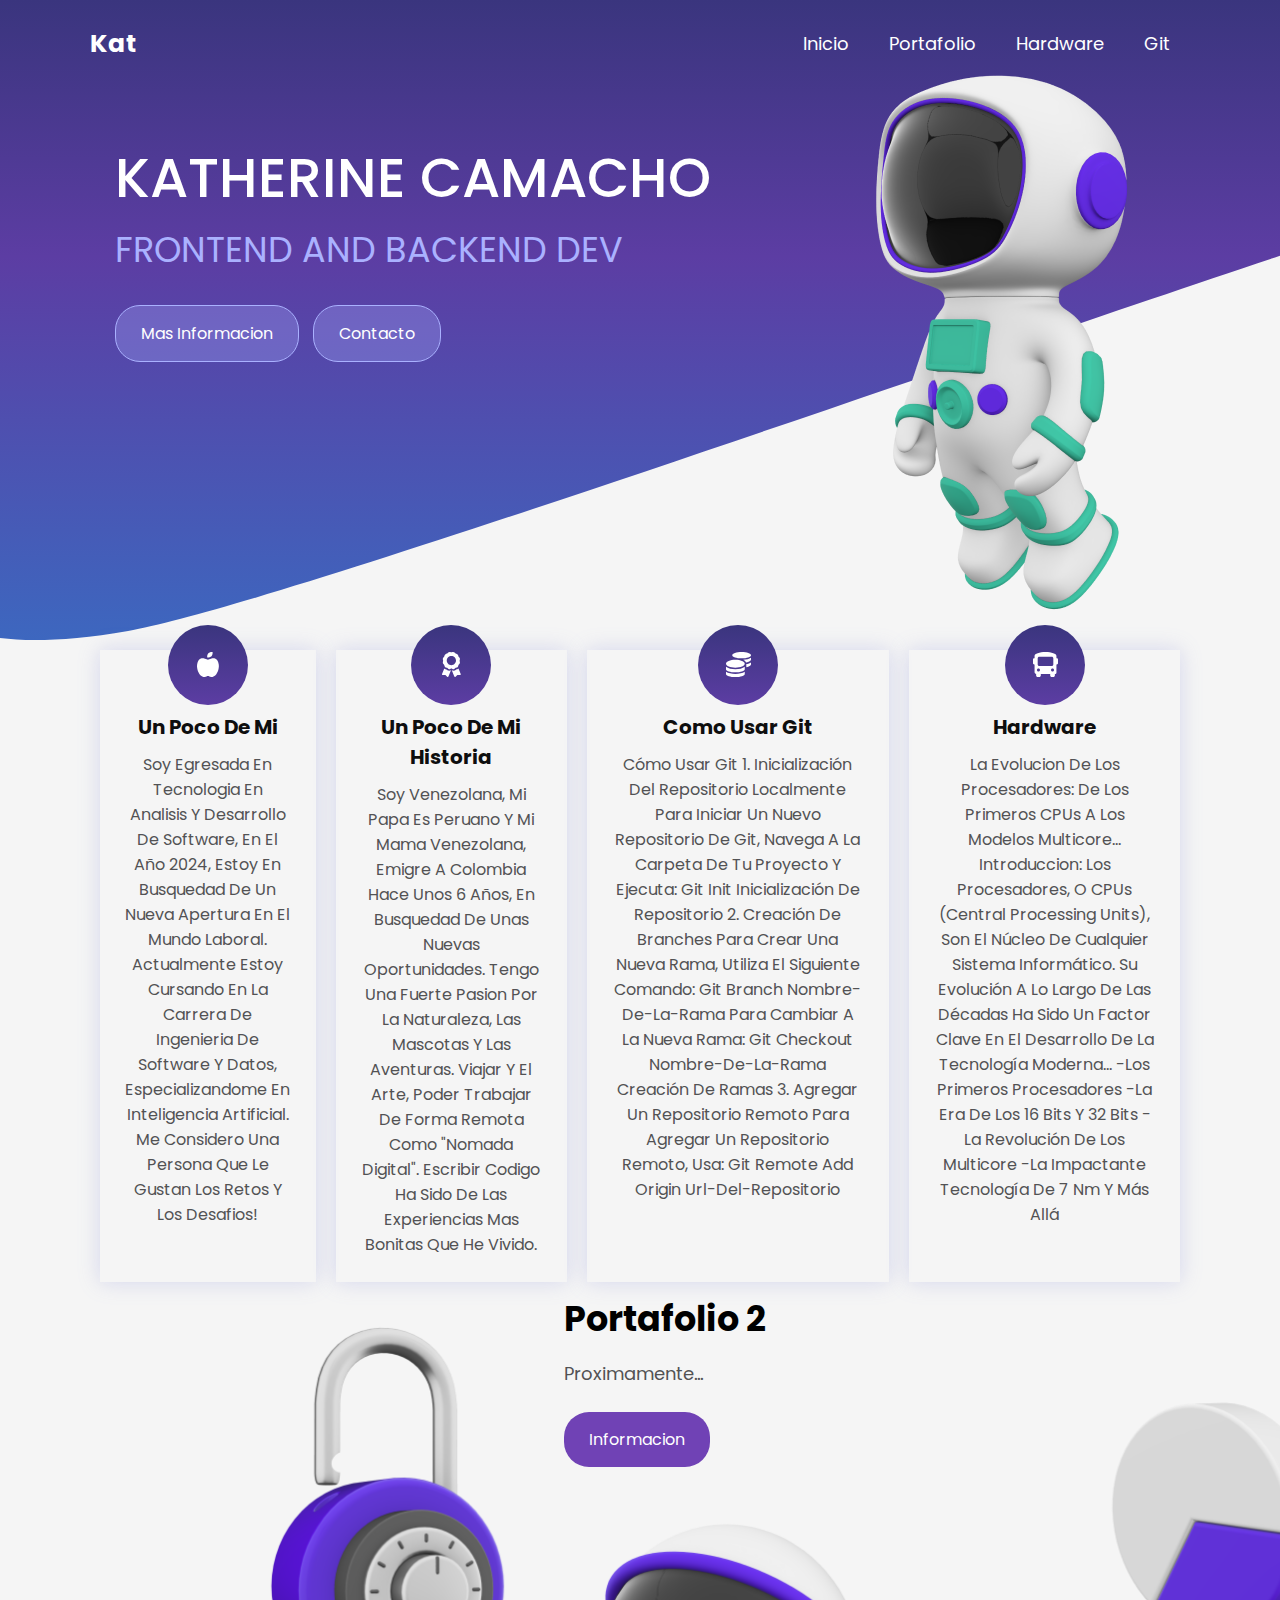
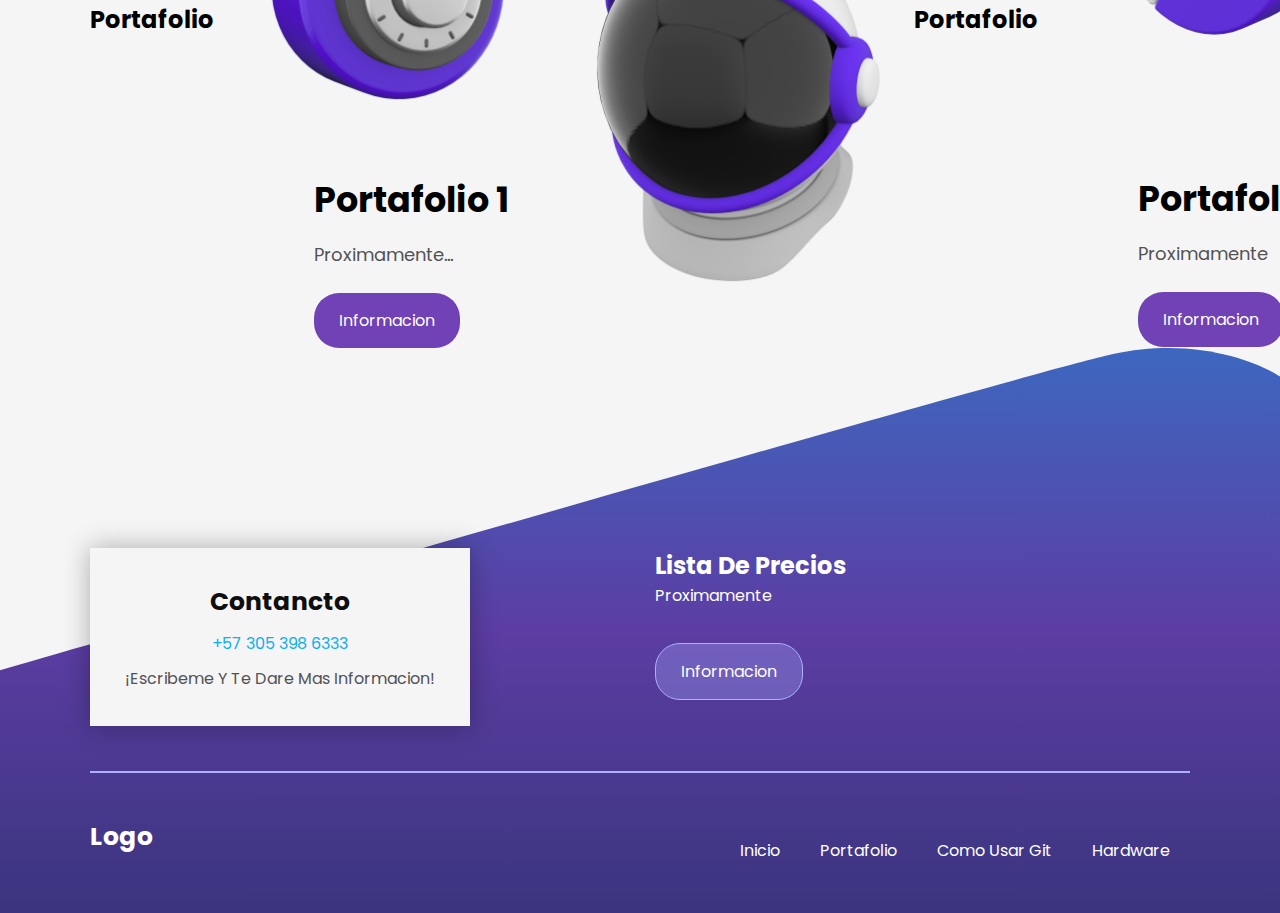
==== index.html @ 2cfaaf65 "actu" ====
<!DOCTYPE html>
<html lang="en">

<head>
    <meta charset="UTF-8">
    <meta name="viewport" content="width=device-width, initial-scale=1.0">
    <title>Pagina</title>
    <link rel="stylesheet" href="/style.css">
</head>

<body>
    <header>
        <div class="menu container">
            <a href="#" class="logo">Kat</a>
            <input type="checkbox" id="menu">
            <label for="menu">
                <img src="img/menu-btn.png" class="menu-icono" alt="">
            </label>
            <nav class="navbar">
                <ul>
                    <li><a href="/index.html">Inicio</a></li>
                    <li><a href="/index.html">Portafolio</a></li>
                    <li><a href="/indexentrada.html">Hardware</a></li>
                    <li><a href="/indexentrada.html">Git</a></li>
                </ul>
            </nav>
        </div>
        <div class="header-content container">
            <div class="content">
                <h1>Katherine Camacho</h1>
                <p>
                    frontend and backend dev
                </p>
                <a href="#" class="btn-1">Mas informacion</a>
                <a href="#" class="btn-1">Contacto</a>
            </div>
            <img src="img/astronauta.png" alt="">
        </div>
    </header>
    <main class="services container">
        <div class="service">
            <img src="img/icon1.svg">
            <h3>Un poco de mi</h3>
            <p>
                Soy egresada en Tecnologia en analisis y desarrollo de software, en el año 2024, estoy en busquedad de
                un nueva apertura en el mundo laboral.
                Actualmente estoy cursando en la carrera de Ingenieria de Software y Datos, especializandome en
                Inteligencia Artificial. Me considero una persona que le gustan los retos y los desafios!
            </p>
        </div>
        <div class="service">
            <img src="img/icon2.svg">
            <h3>Un poco de mi historia</h3>
            <p>
                Soy venezolana, mi papa es peruano y mi mama venezolana, emigre a Colombia hace unos 6 años, en
                busquedad de unas nuevas oportunidades.
                Tengo una fuerte pasion por la naturaleza, las mascotas y las aventuras. Viajar y el arte, poder
                trabajar de forma remota como "nomada digital". Escribir codigo ha sido de las experiencias mas bonitas
                que he vivido.
            </p>
        </div>
        <div class="service">
            <img src="img/icon3.svg">
            <h3>Como usar Git</h3>
            <p>
                Cómo usar Git

                1. Inicialización del Repositorio Localmente

                Para iniciar un nuevo repositorio de Git, navega a la carpeta de tu proyecto y ejecuta:

                git init Inicialización de repositorio
                2. Creación de Branches

                Para crear una nueva rama, utiliza el siguiente comando:

                git branch nombre-de-la-rama
                Para cambiar a la nueva rama:

                git checkout nombre-de-la-rama Creación de ramas
                3. Agregar un Repositorio Remoto

                Para agregar un repositorio remoto, usa:

                git remote add origin url-del-repositorio
            </p>
        </div>
        <div class="service">
            <img src="img/icon4.svg">
            <h3>Hardware</h3>
            <p>
                La evolucion de los procesadores: De los primeros CPUs a los modelos multicore...
                Introduccion:
                Los procesadores, o CPUs (Central Processing Units), son el núcleo de cualquier sistema informático. Su
                evolución a lo largo de las décadas ha sido un factor clave en el desarrollo de la tecnología moderna...
                -Los Primeros Procesadores
                -La Era de los 16 Bits y 32 Bits
                -La Revolución de los Multicore
                -La Impactante Tecnología de 7 nm y Más Allá
            </p>
        </div>
    </main>
    <section class="porfolio container">
        <h2>Portafolio</h2>
        <div class="portafolio">
            <img src="img/img1.png">
            <div class="porfolio-1">
                <h3>Portafolio 1</h3>
                <p>
                    Proximamente...
                </p>
                <a href="#" class="btn-2">Informacion</a>
            </div>
        </div>
        <div class="portafolio">
            <div class="porfolio-2">
                <h3>Portafolio 2</h3>
                <p>
                    Proximamente...
                </p>
                <a href="#" class="btn-2">Informacion</a>
            </div>
            <img src="img/img2.png">
        </div>
        <h2>Portafolio</h2>
        <div class="portafolio">
            <img src="img/img3.png">
            <div class="porfolio-1">
                <h3>Portafolio 3</h3>
                <p>
                    Proximamente
                </p>
                <a href="#" class="btn-2">Informacion</a>
            </div>
        </div>
        <div class="portafolio">
            <div class="porfolio-2">
                <h3>Portafolio 4</h3>
                <p>
                    Proximamente
                </p>
                <a href="#" class="btn-2">Informacion</a>
            </div>
            <img src="img/img4.png">
        </div>
    </section>

    <footer>
        <div class="container">
            <div class="info">
                <div class="info-content">
                    <div class="info-price">
                        <h2>Contancto</h2>
                        <p class="price">+57 305 398 6333</p>
                        <p>¡Escribeme y te dare mas informacion!</p>
                    </div>
                    <div class="info-txt">
                        <h2>Lista de Precios</h2>
                        <p>
                            Proximamente
                        </p>
                        <a href="#" class="btn-1">Informacion</a>
                    </div>
                </div>
                <hr>
                <div class="enlaces">
                    <h3>Logo</h3>
                    <div class="enlace">
                        <li><a href=#>Inicio</a></li>
                        <li><a href=#>Portafolio</a></li>
                        <li><a href=#>Como usar Git</a></li>
                        <li><a href=#>Hardware</a></li>
                    </div>
                </div>
            </div>
        </div>
    </footer>

</body>

</html>
---- style.css ----
@import url('https://fonts.googleapis.com/css2?family=Poppins:wght@400;500;600;700&display=swap');

* {

    margin: 0;
    padding: 0;
    box-sizing: border-box;
    text-transform: capitalize;
    text-decoration: none;
    list-style: none;
    font-family: 'Poppins', sans-serif;
}

body {
    background-color: #f5f5f5;
}

header {
    background-image: url(img/hero.svg);
    background-position: center bottom;
    background-repeat: no-repeat;
    background-size: cover;
    min-height: 70vh;
    display: flex;
    align-items: center;
}

.container {
    max-width: 1100px;
    margin: 0 auto;
}

.menu {
    position: absolute;
    top: 10px;
    left: 0;
    right: 0;
    display: flex;
    align-items: center;
    justify-content: space-between;
    z-index: 1000;
}

.menu .logo {
    font-weight: 700;
    font-size: 25px;
    color: #ffffff;
}

.menu .navbar ul li {
    position: relative;
    float: left;
}

.menu .navbar ul li a {
    font-size: 18px;
    padding: 20px;
    color: #ffffff;
    display: block;
}

.menu .navbar ul li a:hover {
    color: #0EAEF3;
}

#menu {
    display: none;
}

.menu-icono {
    width: 25px;
}

.menu label {
    cursor: pointer;
    display: none;
}

.header-content {
    display: flex;
}

.content {
    padding: 150px 150px 0px 0px;
}

.content h1 {
    color: #ffffff;
    font-size: 55px;
    text-transform: uppercase;
    font-weight: 500;
    line-height: 55px;
}

.content p {
    margin-top: 25px;
    color: #AAB1FF;
    text-transform: uppercase;
    font-size: 35px;
    line-height: 40px;
}

.btn-1 {
    display: inline-block;
    background-color: rgba(170, 177, 255, 0.3);
    border: 1px solid #AAB1FF;
    margin: 35px 10px 0px 0px;
    padding: 15px 25px;
    color: #ffffff;
    border-radius: 25px;
}

.btn-1:hover {
    background-color: #AAB1ff;
}

.services {
    padding: 10px 0px;
    display: flex;
    justify-content: space-between;
    text-align: center;
}

.service {
    padding: 25px;
    margin: 0px 10px;
    box-shadow: 0px 0px 20px rgba(135, 141, 214, 0.3);
}

.service img {
    margin-top: -50px;
}

.service h3 {
    font-size: 20px;
    color: #0e0e0e;
    margin-bottom: 10px;
}

.service p {
    color: #525254;
    font-size: 16px;
}

.porfolios {
    padding: 80px 0px;
    text-align: center;
    color: #0e0e0e;
}

.porfolios h2 {
    font-size: 55px;
}

.porfolio {
    display: flex;
    align-items: center;
}

.porfolio img {
    width: 350px;
}

.porfolio-1 {
    text-align: left;
    margin-left: 100px;
}

.porfolio-1 h3 {
    font-size: 35px;
    margin-bottom: 15px;
}

.porfolio-1 p {
    font-size: 18px;
    color: #525254;
    margin-bottom: 25px;
}

.porfolio-2 {
    text-align: left;
    margin-right: 100px;
}

.porfolio-2 h3 {
    font-size: 35px;
    margin-bottom: 15px;
}

.porfolio-2 p {
    font-size: 18px;
    color: #525254;
    margin-bottom: 25px;
}

.btn-2 {
    display: inline-block;
    padding: 15px 25px;
    border-radius: 25px;
    background-color: #7042b5;
    color: #ffffff;
}

.btn-2 :hover {
    background-color: #8650D7;
}

footer {
    padding: 200px 0px 30px 0px;
    background-image: url(img/footer.svg);
    background-position: top center;
    background-repeat: no-repeat;
    background-size: cover;
}

.info-content {
    display: flex;
}

.info-price {
    padding: 35px;
    text-align: center;
    background-color: #f5f5f5;
    box-shadow: 0px 0px 25px rgba(0, 0, 0, 0.3);
    margin: 0px 150px 0px 0px;
    color: #0e0e0e;
}

.info-price h2 {
    font-size: 25px;
    margin-bottom: 10px;
}

.price {
    font-size: 14px;
    color: #0EAEF3 !important;
    margin-bottom: 10px;
}

.info-price p {
    font-size: 16px;
    color: #525254
}

.info-txt {
    margin-left: 35px;
    color: #ffffff;
}

hr {
    margin: 45px 0px;
    border: 0.5px solid #AAB1FF;
}

.enlaces {
    display: flex;
    justify-content: space-between;
    color: #ffffff;
}

.enlaces h3 {
    font-size: 25px;
}

.enlace {
    display: flex;
}

.enlace li a {
    display: block;
    margin: 20px;
    color: #ffffff;
}

.enlace li a:hover {
    color: #0EAEF3;
}

@media (max-width:991px) {
    
    .menu {
        padding: 20px;
    }

    .menu label {
        display: initial;
    }

    .menu .navbar {
        position: absolute;
        top: 100%;
        left: 0;
        right: 0;
        background-color: #5b50bc;
        display: none;
    }

    .menu .navbar ul li {
        width: 100%;
    }

    #menu:checked~.navbar {
        display: initial;
    }

    header {
        height: 0vh;
        padding: 400px 0px;
        background-position: center center;
    }

    .header-content {
        flex-direction: column;
        text-align: center;
        align-items: center;
        padding: 0px 30px;
    }

    .content {
        padding: 0px;
    }

    .content h1 {
        margin-top: 100px;
        font-size: 45px;
    }

    .content p {
        margin-top: 0px;
    }

    .header-content img {
        width: 150px;
    }

    .services {
        flex-direction: column;
        padding: 50px 30px 0px 30px;
    }

    .service {
        margin-bottom: 50px;
    }

    .porfolios {
        padding: 0px 30px 30px 30px;
    }

    .porfolios h2 {
        margin-bottom: 15px;
    }

    .porfolio {
        flex-direction: column;
    }

    .porfolio img {
        display: none;
    }

    .porfolio-1 {
        text-align: center;
        margin: 0px 0px 25px 0px;
    }

    .porfolio-2 {
        text-align: center;
        margin: 0px 0px 25px 0px;
    }

    footer {
        padding: 0px 30px 30px 30px;
    }

    .info-content {
        flex-direction: column;
        text-align: center;
    }

    .info-price {
        margin: 0px 0px 20px 0px;
    }

    .info-txt {
        margin: 0px;
    }

    hr {
        margin: 25px 0px;
    }

    .enlaces {
        flex-direction: column;
        align-items: center;
    }

    .enlace {
        flex-direction: column;
    }
}
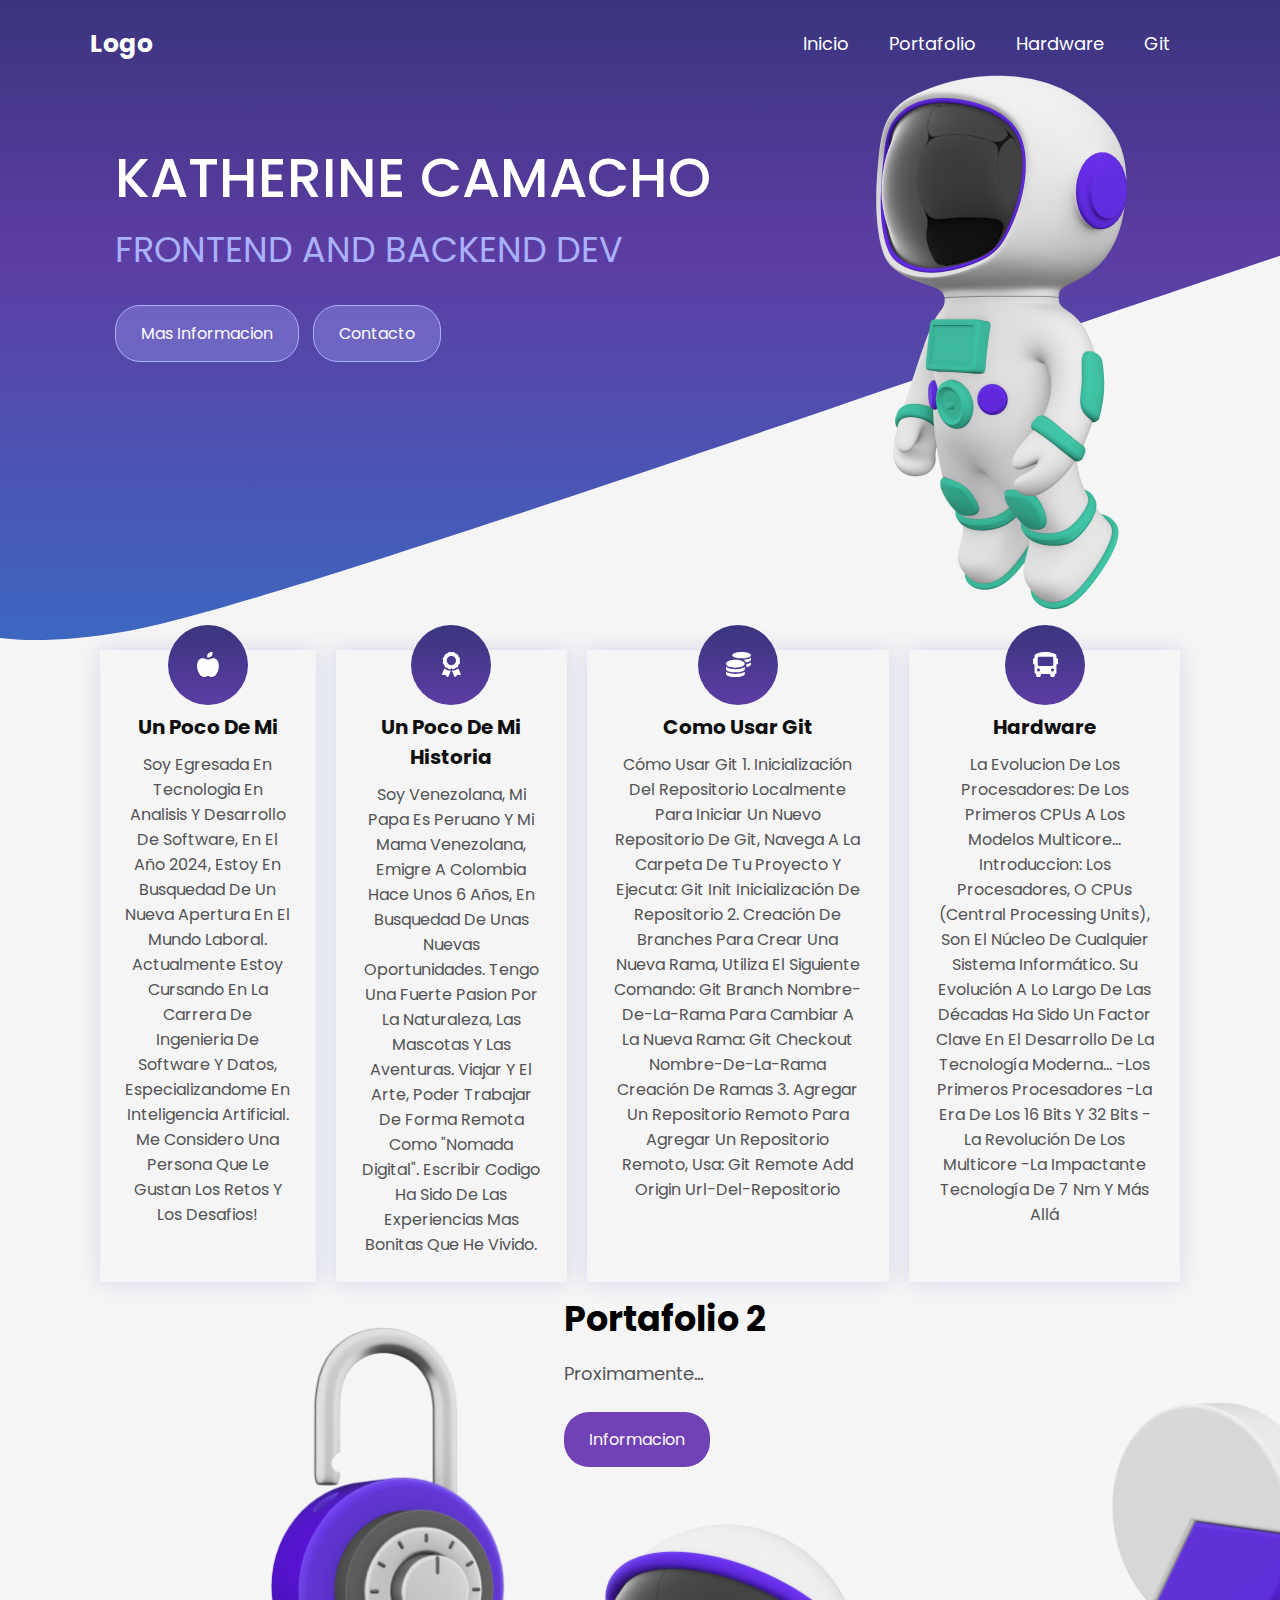
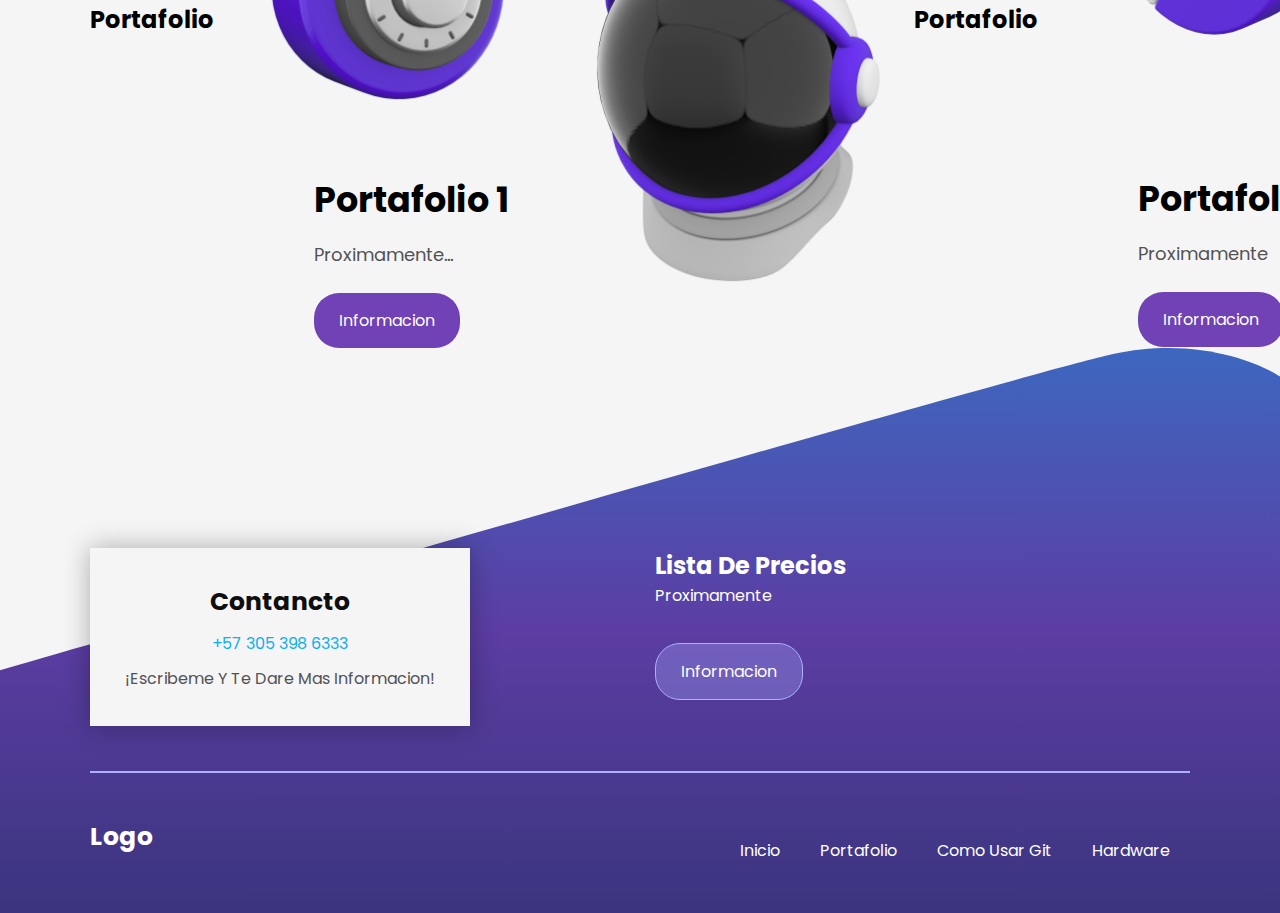
==== commit f2e05711: "Update index.html" ====
--- a/index.html
+++ b/index.html
@@ -11,7 +11,7 @@
 <body>
     <header>
         <div class="menu container">
-            <a href="#" class="logo">Kat</a>
+            <a href="#" class="logo">Logo</a>
             <input type="checkbox" id="menu">
             <label for="menu">
                 <img src="img/menu-btn.png" class="menu-icono" alt="">
@@ -39,7 +39,7 @@
     </header>
     <main class="services container">
         <div class="service">
-            <img src="img/icon1.svg">
+            <img src="img/icon1.svg" alt="">
             <h3>Un poco de mi</h3>
             <p>
                 Soy egresada en Tecnologia en analisis y desarrollo de software, en el año 2024, estoy en busquedad de
@@ -49,7 +49,7 @@
             </p>
         </div>
         <div class="service">
-            <img src="img/icon2.svg">
+            <img src="img/icon2.svg" alt="">
             <h3>Un poco de mi historia</h3>
             <p>
                 Soy venezolana, mi papa es peruano y mi mama venezolana, emigre a Colombia hace unos 6 años, en
@@ -60,7 +60,7 @@
             </p>
         </div>
         <div class="service">
-            <img src="img/icon3.svg">
+            <img src="img/icon3.svg" alt="">
             <h3>Como usar Git</h3>
             <p>
                 Cómo usar Git
@@ -86,7 +86,7 @@
             </p>
         </div>
         <div class="service">
-            <img src="img/icon4.svg">
+            <img src="img/icon4.svg" alt=""> 
             <h3>Hardware</h3>
             <p>
                 La evolucion de los procesadores: De los primeros CPUs a los modelos multicore...
@@ -103,7 +103,7 @@
     <section class="porfolio container">
         <h2>Portafolio</h2>
         <div class="portafolio">
-            <img src="img/img1.png">
+            <img src="img/img1.png" alt="">
             <div class="porfolio-1">
                 <h3>Portafolio 1</h3>
                 <p>
